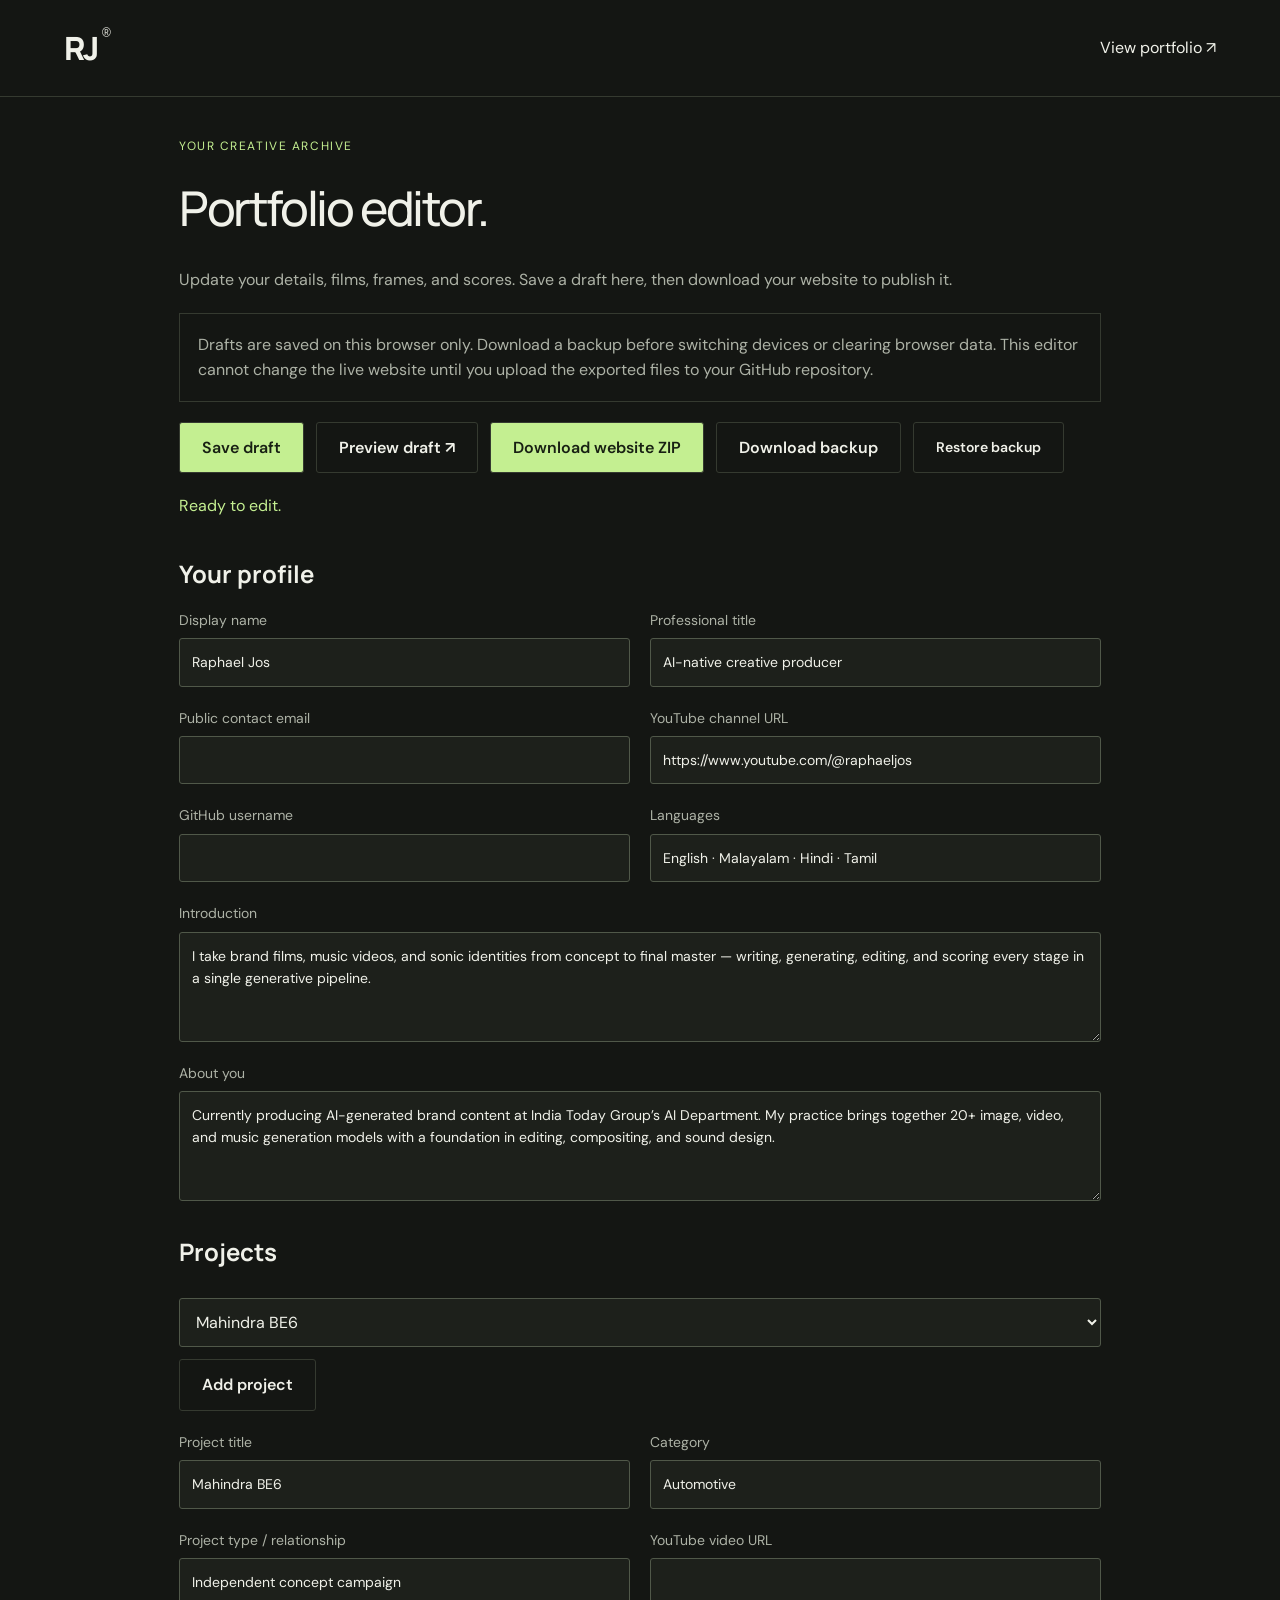
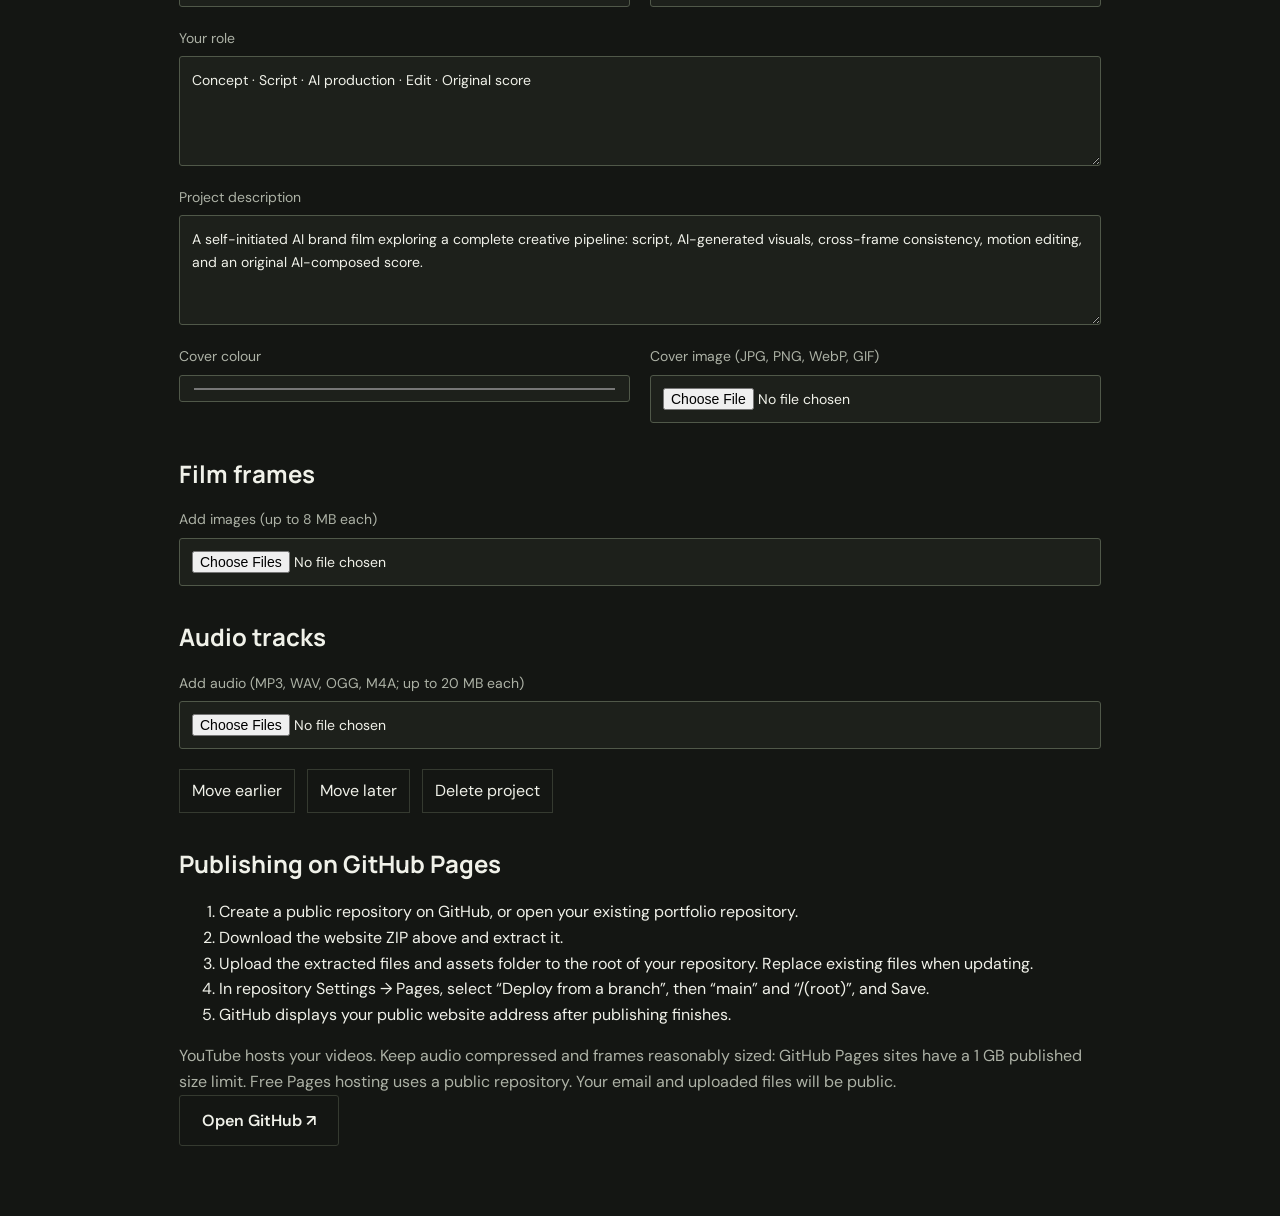
==== editor.html @ 930bd196 "Add files via upload" ====
<!doctype html><html lang="en"><head><meta charset="utf-8"><meta name="viewport" content="width=device-width,initial-scale=1"><meta name="robots" content="noindex"><title>Portfolio editor</title><link rel="icon" href="assets/favicon.svg"><link rel="stylesheet" href="style.css"></head><body class="editing"><header><a class="wordmark" href="./">RJ<span>®</span></a><a href="./">View portfolio ↗</a></header><main class="editor"><div class="eyebrow">Your creative archive</div><h1>Portfolio editor.</h1><p class="muted">Update your details, films, frames, and scores. Save a draft here, then download your website to publish it.</p><p class="notice">Drafts are saved on this browser only. Download a backup before switching devices or clearing browser data. This editor cannot change the live website until you upload the exported files to your GitHub repository.</p><div class="toolbar"><button id="save" class="button">Save draft</button><button id="preview" class="button secondary">Preview draft ↗</button><button id="export" class="button">Download website ZIP</button><button id="backup" class="button secondary">Download backup</button><label class="button secondary">Restore backup<input id="import" type="file" accept="application/json,.json" hidden style="display:none"></label></div><p id="status" class="status" role="status" aria-live="polite"></p><h2>Your profile</h2><div class="form-grid" id="profile"></div><h2>Projects</h2><div class="toolbar"><select id="projects" aria-label="Select a project"></select><button id="add" class="button secondary">Add project</button></div><div id="project-form"></div><h2>Publishing on GitHub Pages</h2><ol><li>Create a public repository on GitHub, or open your existing portfolio repository.</li><li>Download the website ZIP above and extract it.</li><li>Upload the extracted files and assets folder to the root of your repository. Replace existing files when updating.</li><li>In repository Settings → Pages, select “Deploy from a branch”, then “main” and “/(root)”, and Save.</li><li>GitHub displays your public website address after publishing finishes.</li></ol><p class="muted">YouTube hosts your videos. Keep audio compressed and frames reasonably sized: GitHub Pages sites have a 1 GB published size limit. Free Pages hosting uses a public repository. Your email and uploaded files will be public.</p><a id="github-link" class="button secondary" target="_blank" rel="noopener" href="https://github.com/new">Open GitHub ↗</a></main><script src="app.js"></script><script src="editor.js"></script></body></html>
---- style.css ----
@import url('https://fonts.googleapis.com/css2?family=DM+Sans:wght@400;500;600;700&family=Manrope:wght@400;500;600;700;800&display=swap');
:root{--bg:#141613;--panel:#1d201b;--ink:#f0f1e9;--muted:#adb2a6;--accent:#c4ef91;--line:#353a30}*{box-sizing:border-box}html{scroll-behavior:smooth;scroll-padding-top:90px}body{margin:0;background:var(--bg);color:var(--ink);font:16px/1.6 'DM Sans',sans-serif}a{color:inherit;text-decoration:none}button,input,textarea,select{font:inherit}button,a,input,textarea,select{outline-offset:6px}button{cursor:pointer}header{display:flex;justify-content:space-between;align-items:center;padding:26px 5%;border-bottom:1px solid var(--line)}.wordmark{font:800 32px 'Manrope',sans-serif;letter-spacing:-2px}.wordmark span{font:12px sans-serif;vertical-align:top;letter-spacing:0;margin-left:5px}nav{display:flex;gap:36px;font-size:14px}nav a:last-child{color:var(--accent)}main{padding:0 5%}.eyebrow,.meta{font-size:12px;letter-spacing:.13em;text-transform:uppercase}.eyebrow{color:var(--accent)}.hero{padding:64px 0 56px}.hero-top{display:flex;justify-content:space-between;align-items:center;gap:20px}.hero-top .meta{color:var(--muted)}h1,h2,h3,p{margin:0}h1,h2,h3{font-family:'Manrope',sans-serif}h1{font-size:clamp(52px,8.7vw,140px);line-height:1.06;letter-spacing:-.065em;font-weight:500;margin:27px 0 33px}h1 em{font-family:Georgia,serif;font-weight:400;color:var(--accent);letter-spacing:-.065em}h1 .indent{display:block;padding-left:13%}.hero-bottom{display:flex;justify-content:space-between;gap:40px;align-items:end}.hero-bottom p{color:var(--muted);max-width:490px;font-size:17px}.round-link{border:1px solid var(--line);border-radius:50%;width:66px;height:66px;display:grid;place-items:center;font-size:26px;color:var(--accent);flex-shrink:0}.section-head{border-top:1px solid var(--line);display:flex;align-items:center;justify-content:space-between;padding:27px 0}.section-head h2{font-size:23px;font-weight:500;letter-spacing:-.03em}.section-head span{color:var(--muted);font-size:13px}.projects{display:grid;grid-template-columns:1fr 1fr;gap:42px 26px;padding-bottom:80px}.project:first-child{grid-column:1/-1}.art{position:relative;aspect-ratio:1.72;background:var(--card);color:#182013;display:flex;align-items:center;justify-content:center;overflow:hidden;padding:30px}.project:first-child .art{aspect-ratio:2.8}.art strong{font-family:'Manrope',sans-serif;font-size:clamp(40px,6.5vw,100px);font-weight:800;letter-spacing:-.07em;text-align:center;line-height:1.1}.art .index{position:absolute;left:24px;top:22px;font-size:13px}.art .film-label{position:absolute;bottom:22px;left:24px;font-size:12px;letter-spacing:.15em}.art .arrow{position:absolute;right:24px;bottom:18px;font-size:32px;transition:transform .2s}.project:hover .arrow{transform:translate(4px,-4px)}.art img{position:absolute;width:100%;height:100%;inset:0;object-fit:cover}.art:has(img){color:white}.art:has(img) .index,.art:has(img) .film-label,.art:has(img) .arrow{background:#141613c9;padding:3px 8px}.card-info{display:flex;justify-content:space-between;gap:12px;padding-top:15px;align-items:center}.card-info h3{font-size:21px;font-weight:500}.card-info span{font-size:13px;color:var(--muted)}.about{padding:45px 0 80px;display:grid;grid-template-columns:1fr 2fr;gap:40px;border-top:1px solid var(--line)}.about h2{font-size:clamp(32px,4vw,58px);line-height:1.2;letter-spacing:-.045em;margin-bottom:26px}.about p{color:var(--muted);margin:15px 0;max-width:740px}.skills{display:flex;flex-wrap:wrap;gap:9px;margin-top:26px}.skills span{border:1px solid var(--line);padding:7px 13px;font-size:14px;border-radius:30px}.history{margin-top:45px}.history article{padding:24px 0;border-top:1px solid var(--line)}.history h3{font-size:20px}.history .date{font-size:13px;color:var(--accent)}.history p{font-size:15px}.contact{padding:55px 0 70px;border-top:1px solid var(--line)}.contact h2{font-size:clamp(40px,7vw,100px);font-weight:500;letter-spacing:-.06em;margin:17px 0 25px}.button{display:inline-flex;align-items:center;justify-content:center;gap:14px;border:1px solid var(--line);padding:12px 22px;border-radius:3px;background:var(--accent);color:#182013;font-weight:600}.button.secondary{background:transparent;color:var(--ink)}footer{padding:25px 5%;border-top:1px solid var(--line);display:flex;justify-content:space-between;gap:20px;color:var(--muted);font-size:12px}.detail{padding:42px 0 80px}.back{color:var(--muted);font-size:14px}.detail h1{font-size:clamp(52px,8vw,110px);margin-bottom:20px}.detail-intro{display:grid;grid-template-columns:2fr 1fr;gap:70px;margin:32px 0 45px}.detail-intro p{color:var(--muted);max-width:700px}.video{aspect-ratio:16/9;width:100%;border:0;background:var(--panel)}.empty-film{min-height:230px;padding:45px;background:var(--panel);display:flex;flex-direction:column;align-items:center;justify-content:center;text-align:center;gap:15px}.empty-film p{color:var(--muted)}.media-section{padding-top:50px}.media-section h2{font-size:28px;margin-bottom:22px}.frames{display:grid;grid-template-columns:1fr 1fr;gap:20px}.frames figure{margin:0}.frames img{width:100%;display:block}.frames figcaption{color:var(--muted);font-size:14px;margin-top:8px}.audio-track{padding:24px;border:1px solid var(--line);margin:15px 0}.audio-track audio{width:100%;margin-top:15px}.next{display:block;border-top:1px solid var(--line);padding-top:30px;margin-top:55px;font-size:25px}.skip{position:absolute;left:10px;top:-100px;background:var(--accent);color:black;padding:10px;z-index:10}.skip:focus{top:10px}.notice{padding:18px;border:1px solid var(--line);color:var(--muted);margin:20px 0}.editor{max-width:1050px;margin:auto;padding:40px 5% 70px}.editor h1{font-size:48px;letter-spacing:-.05em}.editor h2{font-size:24px;margin:32px 0 15px}.toolbar{display:flex;gap:12px;flex-wrap:wrap;margin:20px 0}.form-grid{display:grid;grid-template-columns:1fr 1fr;gap:20px}label{display:block;color:var(--muted);font-size:14px}input,textarea,select{display:block;width:100%;margin-top:7px;background:var(--panel);border:1px solid #505849;color:var(--ink);padding:12px;border-radius:3px}textarea{min-height:110px;resize:vertical}.wide{grid-column:1/-1}.asset-row{display:flex;gap:12px;align-items:center;margin:12px 0}.asset-row img{width:90px;height:60px;object-fit:cover}.asset-row input{margin:0}.asset-row button,.small-button{background:transparent;color:var(--ink);border:1px solid var(--line);padding:8px 12px}.status{color:var(--accent);min-height:30px}.muted{color:var(--muted)}@media(max-width:700px){header{padding:20px 6%}nav{gap:17px;font-size:13px}main{padding:0 6%}.hero{padding:42px 0}.hero-top{display:block}.hero-top .meta{margin-top:12px}h1{font-size:clamp(45px,11vw,76px)}h1 .indent{padding-left:0}.hero-bottom p{font-size:16px}.projects{grid-template-columns:1fr;gap:30px}.project:first-child .art,.art{aspect-ratio:1.5}.art strong{font-size:55px}.about,.detail-intro{grid-template-columns:1fr;gap:25px}.about{padding-top:35px}.card-info{align-items:start}.card-info span{text-align:right;max-width:140px}.frames,.form-grid{grid-template-columns:1fr}.wide{grid-column:auto}footer{flex-wrap:wrap}.hero-bottom{gap:20px}.hero-top .meta{font-size:11px}.section-head span{max-width:130px;text-align:right}.editor h1{font-size:40px}}@media(prefers-reduced-motion:reduce){html{scroll-behavior:auto}*{transition:none!important}}
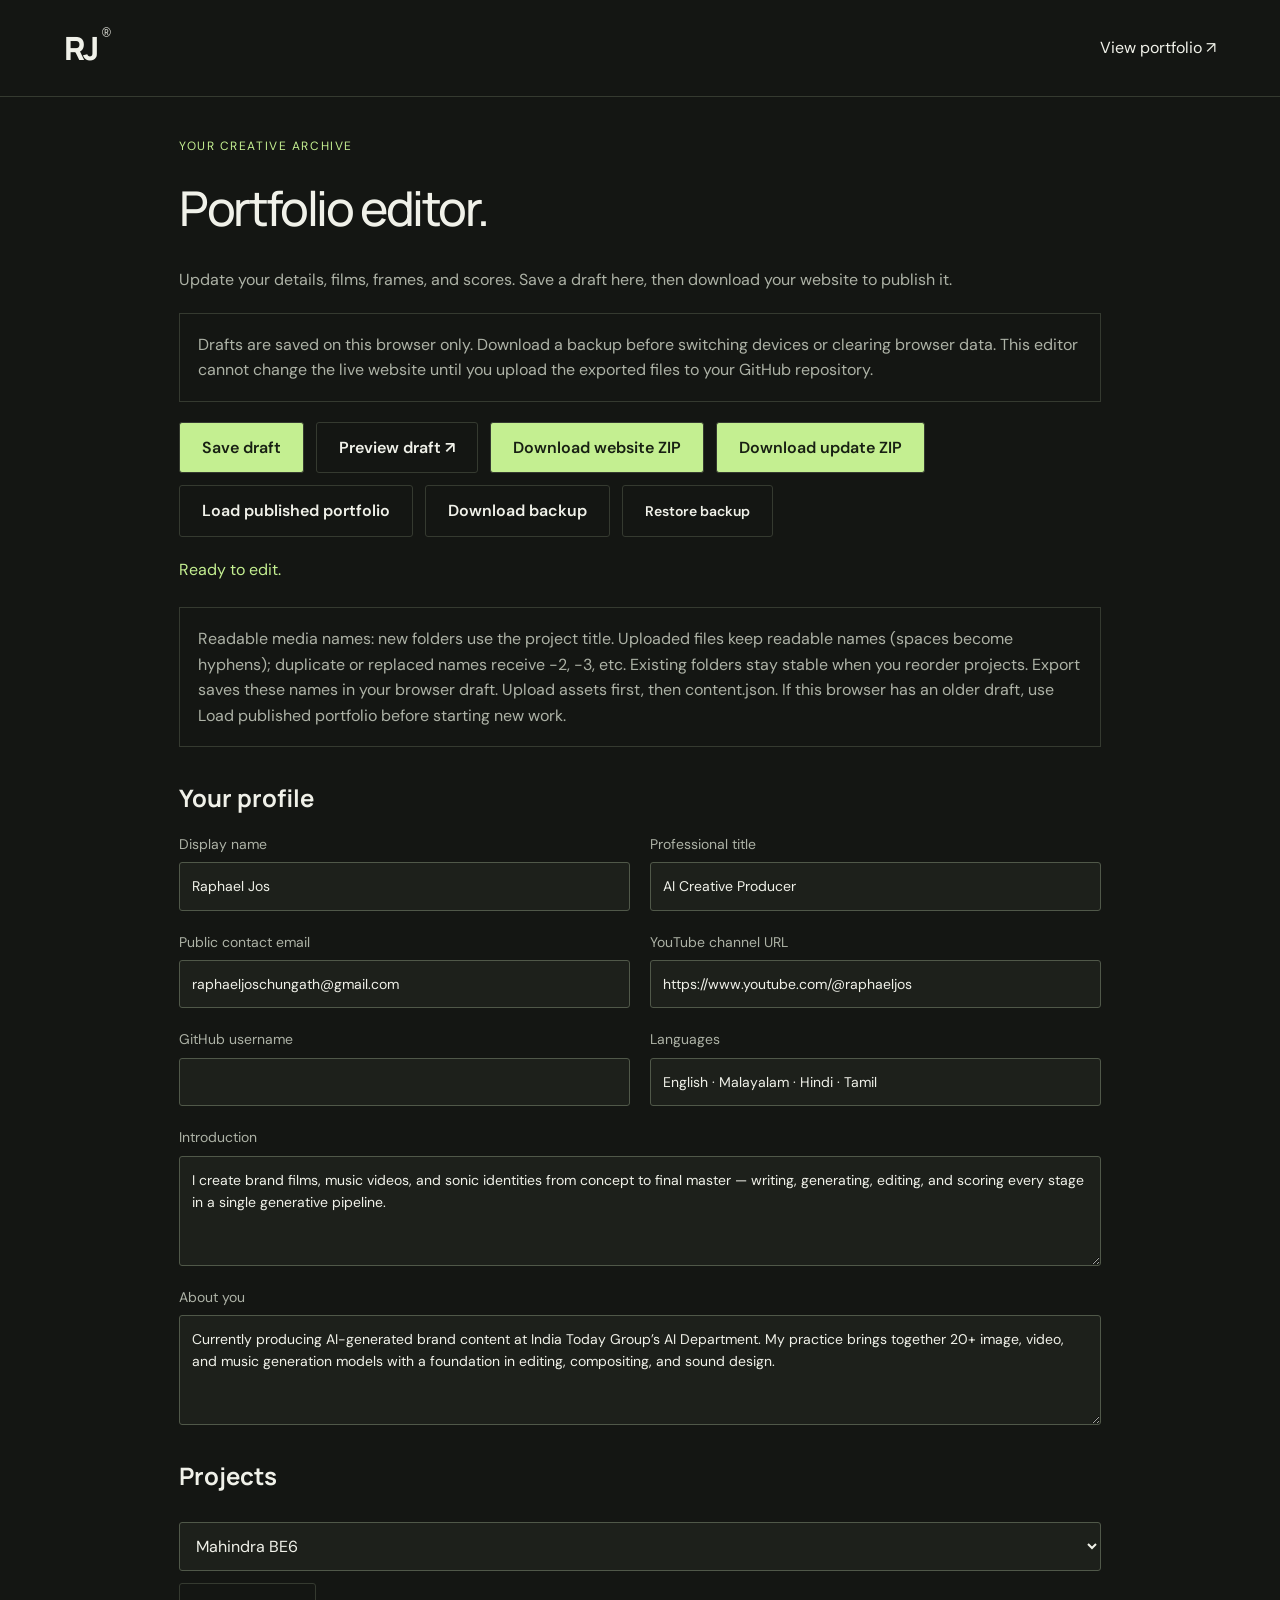
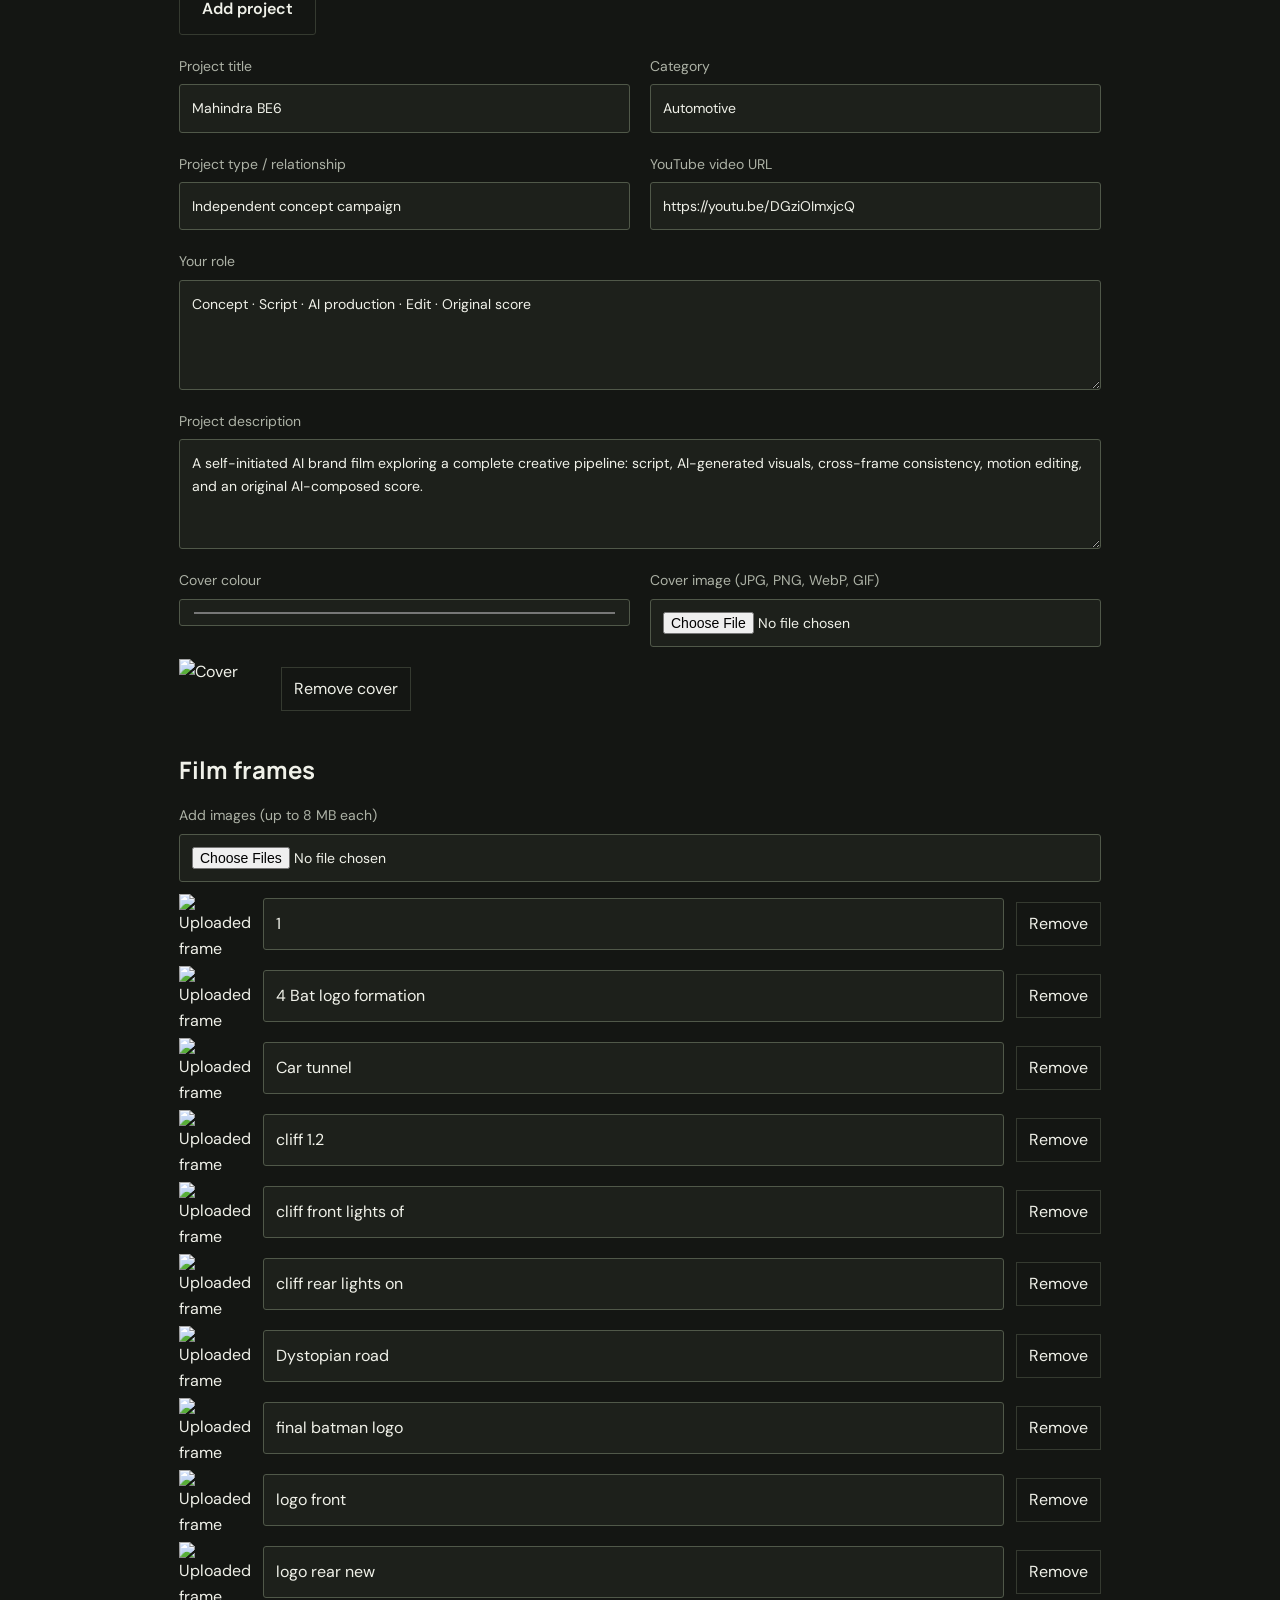
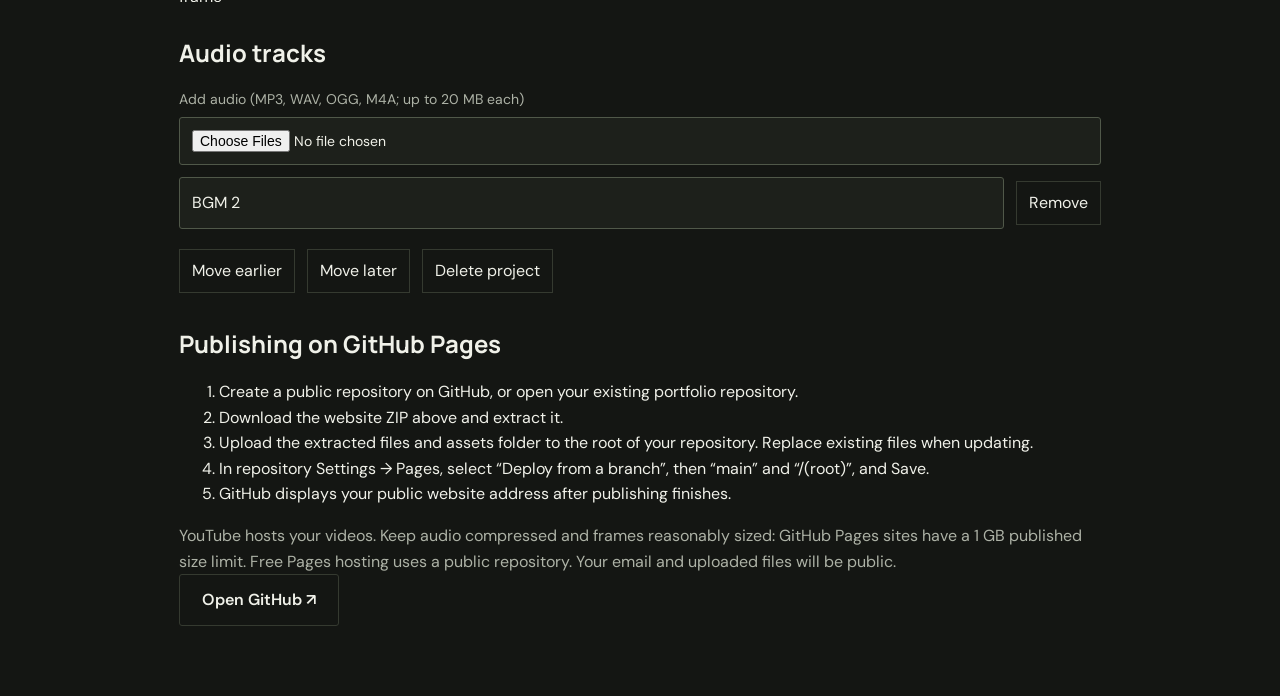
==== commit de306fc8: "Add files via upload" ====
--- a/editor.html
+++ b/editor.html
@@ -1 +1 @@
-<!doctype html><html lang="en"><head><meta charset="utf-8"><meta name="viewport" content="width=device-width,initial-scale=1"><meta name="robots" content="noindex"><title>Portfolio editor</title><link rel="icon" href="assets/favicon.svg"><link rel="stylesheet" href="style.css"></head><body class="editing"><header><a class="wordmark" href="./">RJ<span>®</span></a><a href="./">View portfolio ↗</a></header><main class="editor"><div class="eyebrow">Your creative archive</div><h1>Portfolio editor.</h1><p class="muted">Update your details, films, frames, and scores. Save a draft here, then download your website to publish it.</p><p class="notice">Drafts are saved on this browser only. Download a backup before switching devices or clearing browser data. This editor cannot change the live website until you upload the exported files to your GitHub repository.</p><div class="toolbar"><button id="save" class="button">Save draft</button><button id="preview" class="button secondary">Preview draft ↗</button><button id="export" class="button">Download website ZIP</button><button id="backup" class="button secondary">Download backup</button><label class="button secondary">Restore backup<input id="import" type="file" accept="application/json,.json" hidden style="display:none"></label></div><p id="status" class="status" role="status" aria-live="polite"></p><h2>Your profile</h2><div class="form-grid" id="profile"></div><h2>Projects</h2><div class="toolbar"><select id="projects" aria-label="Select a project"></select><button id="add" class="button secondary">Add project</button></div><div id="project-form"></div><h2>Publishing on GitHub Pages</h2><ol><li>Create a public repository on GitHub, or open your existing portfolio repository.</li><li>Download the website ZIP above and extract it.</li><li>Upload the extracted files and assets folder to the root of your repository. Replace existing files when updating.</li><li>In repository Settings → Pages, select “Deploy from a branch”, then “main” and “/(root)”, and Save.</li><li>GitHub displays your public website address after publishing finishes.</li></ol><p class="muted">YouTube hosts your videos. Keep audio compressed and frames reasonably sized: GitHub Pages sites have a 1 GB published size limit. Free Pages hosting uses a public repository. Your email and uploaded files will be public.</p><a id="github-link" class="button secondary" target="_blank" rel="noopener" href="https://github.com/new">Open GitHub ↗</a></main><script src="app.js"></script><script src="editor.js"></script></body></html>
+<!doctype html><html lang="en"><head><meta charset="utf-8"><meta name="viewport" content="width=device-width,initial-scale=1"><meta name="robots" content="noindex"><title>Portfolio editor</title><link rel="icon" href="assets/favicon.svg"><link rel="stylesheet" href="style.css"></head><body class="editing"><header><a class="wordmark" href="./">RJ<span>®</span></a><a href="./">View portfolio ↗</a></header><main class="editor"><div class="eyebrow">Your creative archive</div><h1>Portfolio editor.</h1><p class="muted">Update your details, films, frames, and scores. Save a draft here, then download your website to publish it.</p><p class="notice">Drafts are saved on this browser only. Download a backup before switching devices or clearing browser data. This editor cannot change the live website until you upload the exported files to your GitHub repository.</p><div class="toolbar"><button id="save" class="button">Save draft</button><button id="preview" class="button secondary">Preview draft ↗</button><button id="export" class="button">Download website ZIP</button><button id="backup" class="button secondary">Download backup</button><label class="button secondary">Restore backup<input id="import" type="file" accept="application/json,.json" hidden style="display:none"></label></div><p id="status" class="status" role="status" aria-live="polite"></p><h2>Your profile</h2><div class="form-grid" id="profile"></div><h2>Projects</h2><div class="toolbar"><select id="projects" aria-label="Select a project"></select><button id="add" class="button secondary">Add project</button></div><div id="project-form"></div><h2>Publishing on GitHub Pages</h2><ol><li>Create a public repository on GitHub, or open your existing portfolio repository.</li><li>Download the website ZIP above and extract it.</li><li>Upload the extracted files and assets folder to the root of your repository. Replace existing files when updating.</li><li>In repository Settings → Pages, select “Deploy from a branch”, then “main” and “/(root)”, and Save.</li><li>GitHub displays your public website address after publishing finishes.</li></ol><p class="muted">YouTube hosts your videos. Keep audio compressed and frames reasonably sized: GitHub Pages sites have a 1 GB published size limit. Free Pages hosting uses a public repository. Your email and uploaded files will be public.</p><a id="github-link" class="button secondary" target="_blank" rel="noopener" href="https://github.com/new">Open GitHub ↗</a></main><script src="app.js"></script><script src="editor.js?v=readable-names-20261017"></script></body></html>
